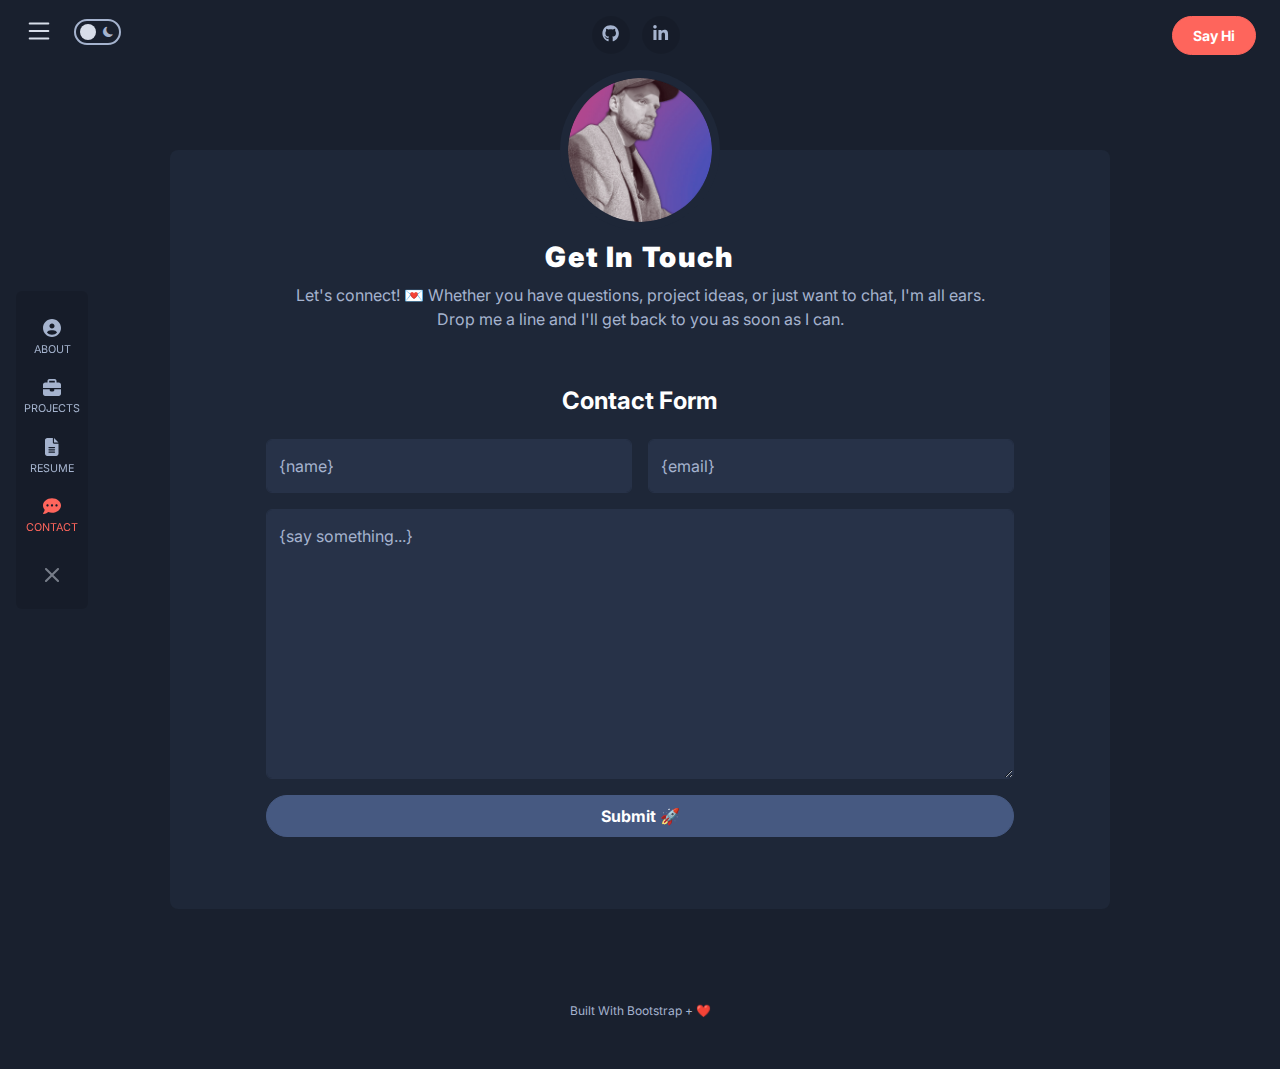
==== contact.html @ 7803123b "first commit" ====
<!DOCTYPE html>
<html lang="en"> 
<head>
	<title>Arthur Duboks - Contact</title>
	
	<!-- Meta -->
	<meta charset="utf-8">
	<meta http-equiv="X-UA-Compatible" content="IE=edge">
	<meta name="viewport" content="width=device-width, initial-scale=1.0">
	<meta name="description" content="Get in touch: Reach out to a dedicated full-stack developer with expertise in digital marketing. Let's connect!">
	<meta name="author" content="Arthur Duboks">    
	<link rel="shortcut icon" href="favicon.ico"> 

	<!-- Set theme color -->
    <meta name="theme-color" content="#1e2738">
	
	<!-- Google Fonts -->
	<link rel="preload" href="https://fonts.googleapis.com/css2?family=Inter:wght@300;400;500;600;700;800;900&display=swap" as="style" onload="this.rel='stylesheet'">
    <noscript><link rel="stylesheet" href="https://fonts.googleapis.com/css2?family=Inter:wght@300;400;500;600;700;800;900&display=swap"></noscript>
	
	<!-- Bootstrpa Icons -->
	<link rel="preload" href="https://cdn.jsdelivr.net/npm/bootstrap-icons@1.10.3/font/bootstrap-icons.css" as="style" onload="this.rel='stylesheet'">
<noscript>
    <link rel="stylesheet" href="https://cdn.jsdelivr.net/npm/bootstrap-icons@1.10.3/font/bootstrap-icons.css">
</noscript>
	
	<!-- FontAwesome JS -->
    <script defer src="assets/fontawesome/js/all.js"></script>

	<!-- Theme CSS -->  
	<link id="theme-style" rel="stylesheet" href="assets/css/theme-1.css">

</head> 

<body>
	
	<div class="container-fluid">

			<div class="side-panel position-relative">
				 
				<nav class="navbar">
			        <div aria-label="Main Navigation Menu" class="offcanvas offcanvas-start show d-flex" id="offcanvasNavbar" data-bs-scroll="true" data-bs-backdrop="false" tabindex="-1">
			            <div class="offcanvas-body d-flex align-items-center ">
			                <ul class="main-nav navbar-nav text-center">
				                
								<li class="nav-item">
									<a class="nav-link d-flex flex-column" href="index.html"><span class="icon-holder"><i class="fa-solid fa-circle-user"></i></span><span class="nav-text">About</span></a>
								</li>
								<li class="nav-item">
									<a class="nav-link d-flex flex-column" href="projects.html"><span class="icon-holder"><i class="fa-solid fa-briefcase"></i></span><span class="nav-text">Projects</span></a>
								</li>
								<li class="nav-item">
									<a class="nav-link d-flex flex-column" href="resume.html"><span class="icon-holder"><i class="fa-solid fa-file-lines"></i></span><span class="nav-text">Resume</span></a>
								</li>
								<li class="nav-item">
									<a class="nav-link active d-flex flex-column" href="contact.html"><span class="icon-holder"><i class="fa-solid fa-comment-dots"></i></span><span class="nav-text">Contact</a>
								</li>
								<li class="nav-item nav-item-close">
				                    <button aria-label="Close" class="btn-close" data-bs-dismiss="offcanvas" type="button"><i class="bi bi-x"></i></button>
				                </li>
							</ul>
			            </div>
			        </div>
				  
				</nav>
			</div><!--//side-panel-->
			
			<div class="main-content-wrapper">
				<div class="container-fluid">
					<div class="top-bar text-center position-relative">
						<div class="top-bar-inner">
							
							<a class="menu-toggler" data-bs-toggle="offcanvas" href="#offcanvasNavbar" role="button" aria-controls="offcanvasNavbar">
								 <svg xmlns="http://www.w3.org/2000/svg" width="30" height="30" fill="currentColor" class="bi bi-list" viewBox="0 0 16 16">
								  <path fill-rule="evenodd" d="M2.5 12a.5.5 0 0 1 .5-.5h10a.5.5 0 0 1 0 1H3a.5.5 0 0 1-.5-.5zm0-4a.5.5 0 0 1 .5-.5h10a.5.5 0 0 1 0 1H3a.5.5 0 0 1-.5-.5zm0-4a.5.5 0 0 1 .5-.5h10a.5.5 0 0 1 0 1H3a.5.5 0 0 1-.5-.5z"/>
								</svg>
					        </a>
					        
					        <div class="mode-toggle text-center">
							    
							    <input class="toggle" id="darkmode" type="checkbox">
							    <label class="toggle-btn mx-auto mb-0" for="darkmode">
							        <span class="day-icon toggle-icon"> <i class="bi bi-sun-fill"></i></span>
							        <span class="night-icon toggle-icon"><i class="bi bi-moon-fill"></i></span>
							        
							    </label>
							    
							</div><!--//mode-toggle-->
							
							<a class="btn btn-primary top-bar-cta" href="contact.html">Say Hi</a>
					
							<ul class="social-list list-inline mx-auto d-none d-lg-block">
								<li class="list-inline-item me-0 me-md-1 me-lg-2"><a href="https://github.com/arthurduboks" target="_blank"><i class="fa-brands fa-github fa-fw"></i></a></li>
							
								<li class="list-inline-item me-0 me-md-1 me-lg-2"><a href="https://www.linkedin.com/in/arthur-duboks/" target="_blank"><i class="fa-brands fa-linkedin-in fa-fw"></i></a></li>
							</ul><!--//social-list-->							
							
						</div><!--//top-bar-inner-->
						
					</div><!--//top-bar-->
					
					<section class="page-intro-section section has-profile-image mx-auto ">
					
						<div class="profile-holder text-center">
							<img class="profile-pic rounded-circle" src="assets/images/profile.png" alt="Profile photo">
						</div><!--//profile-holder-->
						<div class="intro-holder">
							<h2 class="intro-name text-center">Get In Touch</h2>
							<div class="contact-intro text-md-center limit-max-width mx-auto">
							    <p>Let's connect! 💌 Whether you have questions, project ideas, or just want to chat, I'm all ears. Drop me a line and I'll get back to you as soon as I can.</p>
							    
							</div>
							
							<ul class="social-list list-inline mx-auto d-block d-lg-none py-3 text-center">
								<li class="list-inline-item me-1 me-lg-2"><a href="#"><i class="fa-brands fa-twitter fa-fw"></i></a></li>
								<li class="list-inline-item me-1 me-lg-2"><a href="#"><i class="fa-brands fa-github fa-fw"></i></a></li>
								
								<li class="list-inline-item me-1 me-lg-2"><a href="#"><i class="fa-brands fa-linkedin-in fa-fw"></i></a></li>
								
								<li class="list-inline-item me-1 me-lg-2"><a href="#"><i class="fa-brands fa-stack-overflow fa-fw"></i></a></li>
								<li class="list-inline-item me-0 me-lg-2"><a href="#"><i class="fa-brands fa-medium fa-fw"></i></a></li>
							</ul><!--//social-list-->
							
						</div><!--//intro-holder-->
						
						<div class="contact-form-wrapper pt-3">
							<!-- Public Web3 Key -->
						    <form action="https://api.web3forms.com/submit" method="POST" id="contact-form" class="contact-form p-md-4 px-lg-5">
								<input type="hidden" name="access_key" value="9a703c9f-f66d-481a-881d-975afcff7e8e">
						        <h4 class="text-center mb-4">Contact Form</h4>
						      
						        <div class="row g-3">                                                           
					                <div class="col-md-6">
					                    <label class="sr-only" for="cname">Name</label>
					                    <input type="text" class="form-control" id="cname" name="name" placeholder="{name}" minlength="2" required="" >
					                </div>                    
					                <div class="col-md-6">
					                    <label class="sr-only" for="cemail">Email</label>
					                    <input type="email" class="form-control" id="cemail" name="email" placeholder="{email}" required="" >
					                </div>
					                
					                <div class="col-12">
					                    <label class="sr-only" for="cmessage">Your message</label>
					                    <textarea class="form-control" id="cmessage" name="message" placeholder="{say something...}" rows="10" required=""></textarea>
					                </div>
					                 <div class="col-12">
					                    <button type="submit" class="btn w-100 btn-secondary py-2">Submit 🚀</button>
					                </div>                           
					            </div><!--//form-row-->
					        </form>
					    </div><!--//contact-form-wrapper-->
						
					</section><!--//page-intro-section-->

				</div>
			</div><!--//main-content-wrapper-->

		</div><!--//row-->
	
	</div><!--//container-->
	
	<footer class="footer text-center py-5">
		<small class="copyright">Built With Bootstrap + ❤️</a></small>
	</footer>

	<!-- Javascript -->
	<script src="assets/plugins/popper.min.js"></script> 
	<script src="assets/plugins/bootstrap/js/bootstrap.min.js"></script>
	<script>
		const contactForm = document.getElementById('contact-form');
	  
		contactForm.addEventListener('submit', function(event) {
		  // Reset the form
		  setTimeout(() => {
			contactForm.reset();
		  }, 10);
		});
	  </script>
	
	<!-- Dark/Light Mode Toggle  -->
	<script src="assets/plugins/js-cookie.min.js"></script>
	<script src="assets/js/mode-toggle.js"></script>  
	
</body>
</html>
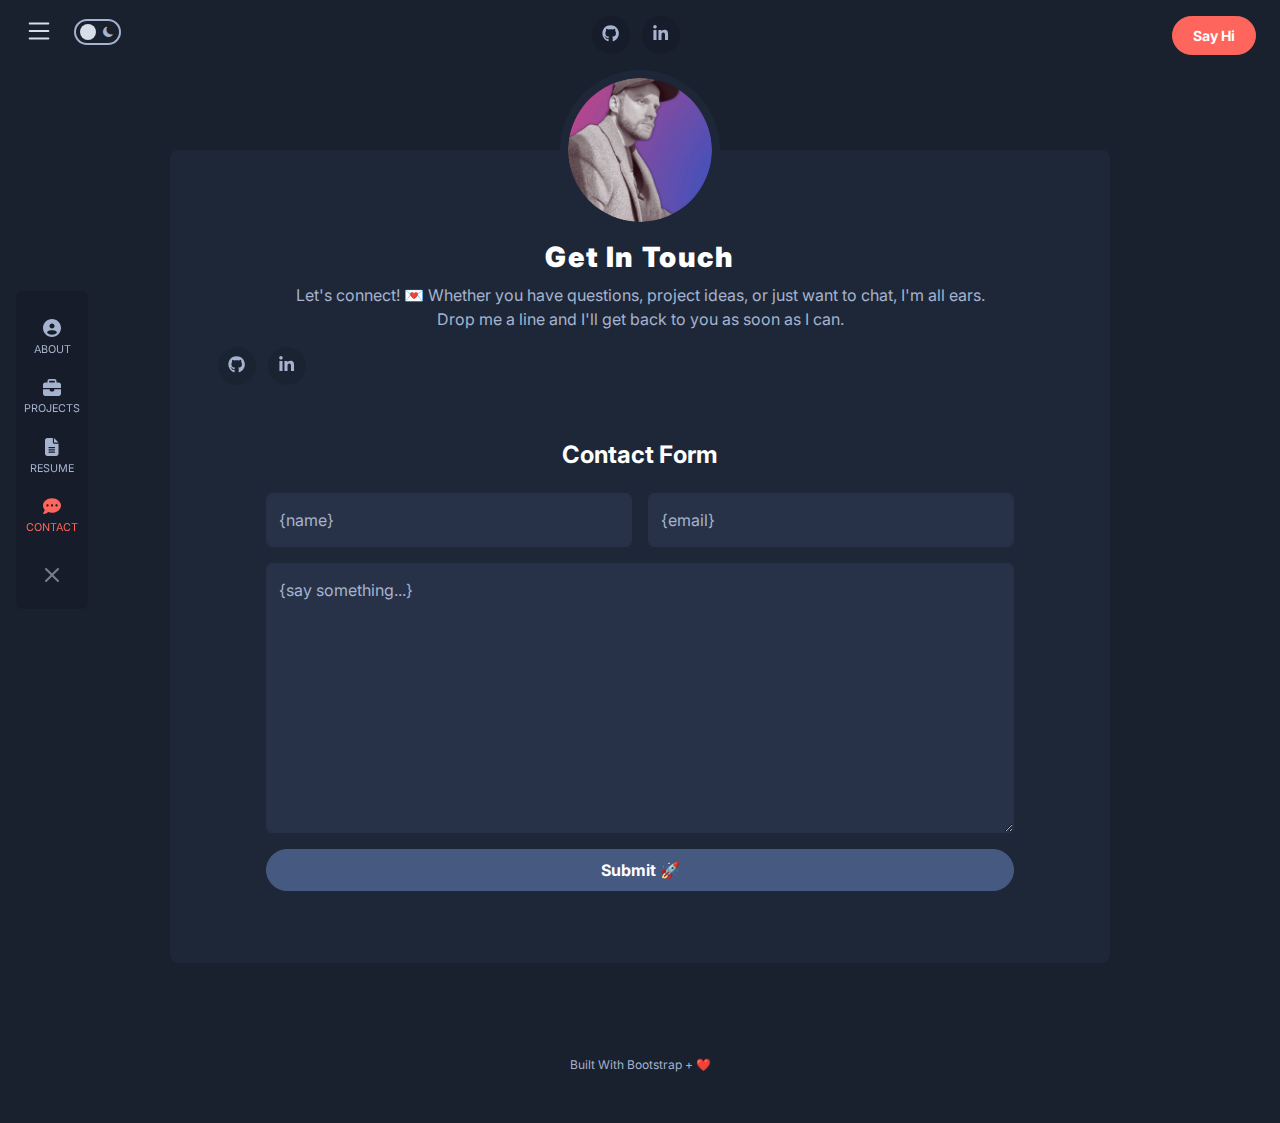
==== commit 218545c2: "seo updates" ====
--- a/contact.html
+++ b/contact.html
@@ -7,12 +7,10 @@
 	<meta charset="utf-8">
 	<meta http-equiv="X-UA-Compatible" content="IE=edge">
 	<meta name="viewport" content="width=device-width, initial-scale=1.0">
+	<meta name="theme-color" content="#1e2738">
 	<meta name="description" content="Get in touch: Reach out to a dedicated full-stack developer with expertise in digital marketing. Let's connect!">
 	<meta name="author" content="Arthur Duboks">    
 	<link rel="shortcut icon" href="favicon.ico"> 
-
-	<!-- Set theme color -->
-    <meta name="theme-color" content="#1e2738">
 	
 	<!-- Google Fonts -->
 	<link rel="preload" href="https://fonts.googleapis.com/css2?family=Inter:wght@300;400;500;600;700;800;900&display=swap" as="style" onload="this.rel='stylesheet'">
@@ -44,7 +42,7 @@
 			                <ul class="main-nav navbar-nav text-center">
 				                
 								<li class="nav-item">
-									<a class="nav-link d-flex flex-column" href="index.html"><span class="icon-holder"><i class="fa-solid fa-circle-user"></i></span><span class="nav-text">About</span></a>
+									<a class="nav-link d-flex flex-column" href="/"><span class="icon-holder"><i class="fa-solid fa-circle-user"></i></span><span class="nav-text">About</span></a>
 								</li>
 								<li class="nav-item">
 									<a class="nav-link d-flex flex-column" href="projects.html"><span class="icon-holder"><i class="fa-solid fa-briefcase"></i></span><span class="nav-text">Projects</span></a>
@@ -70,7 +68,8 @@
 					<div class="top-bar text-center position-relative">
 						<div class="top-bar-inner">
 							
-							<a class="menu-toggler" data-bs-toggle="offcanvas" href="#offcanvasNavbar" role="button" aria-controls="offcanvasNavbar">
+							<a class="menu-toggler" data-bs-toggle="offcanvas" href="#offcanvasNavbar" role="button" aria-controls="offcanvasNavbar" aria-label="Toggle Menu">
+					
 								 <svg xmlns="http://www.w3.org/2000/svg" width="30" height="30" fill="currentColor" class="bi bi-list" viewBox="0 0 16 16">
 								  <path fill-rule="evenodd" d="M2.5 12a.5.5 0 0 1 .5-.5h10a.5.5 0 0 1 0 1H3a.5.5 0 0 1-.5-.5zm0-4a.5.5 0 0 1 .5-.5h10a.5.5 0 0 1 0 1H3a.5.5 0 0 1-.5-.5zm0-4a.5.5 0 0 1 .5-.5h10a.5.5 0 0 1 0 1H3a.5.5 0 0 1-.5-.5z"/>
 								</svg>
@@ -111,15 +110,18 @@
 							    
 							</div>
 							
-							<ul class="social-list list-inline mx-auto d-block d-lg-none py-3 text-center">
-								<li class="list-inline-item me-1 me-lg-2"><a href="#"><i class="fa-brands fa-twitter fa-fw"></i></a></li>
-								<li class="list-inline-item me-1 me-lg-2"><a href="#"><i class="fa-brands fa-github fa-fw"></i></a></li>
-								
-								<li class="list-inline-item me-1 me-lg-2"><a href="#"><i class="fa-brands fa-linkedin-in fa-fw"></i></a></li>
-								
-								<li class="list-inline-item me-1 me-lg-2"><a href="#"><i class="fa-brands fa-stack-overflow fa-fw"></i></a></li>
-								<li class="list-inline-item me-0 me-lg-2"><a href="#"><i class="fa-brands fa-medium fa-fw"></i></a></li>
-							</ul><!--//social-list-->
+							<ul class="social-list list-inline mx-auto d-none d-lg-block">
+								<li class="list-inline-item me-0 me-md-1 me-lg-2">
+									<a href="https://github.com/arthurduboks" target="_blank" aria-label="Arthur Duboks on GitHub">
+										<i class="fa-brands fa-github fa-fw" aria-hidden="true"></i>
+									</a>
+								</li>
+								<li class="list-inline-item me-0 me-md-1 me-lg-2">
+									<a href="https://www.linkedin.com/in/arthur-duboks/" target="_blank" aria-label="Arthur Duboks on LinkedIn">
+										<i class="fa-brands fa-linkedin-in fa-fw" aria-hidden="true"></i>
+									</a>
+								</li>
+							</ul><!--//social-list-->							
 							
 						</div><!--//intro-holder-->
 						
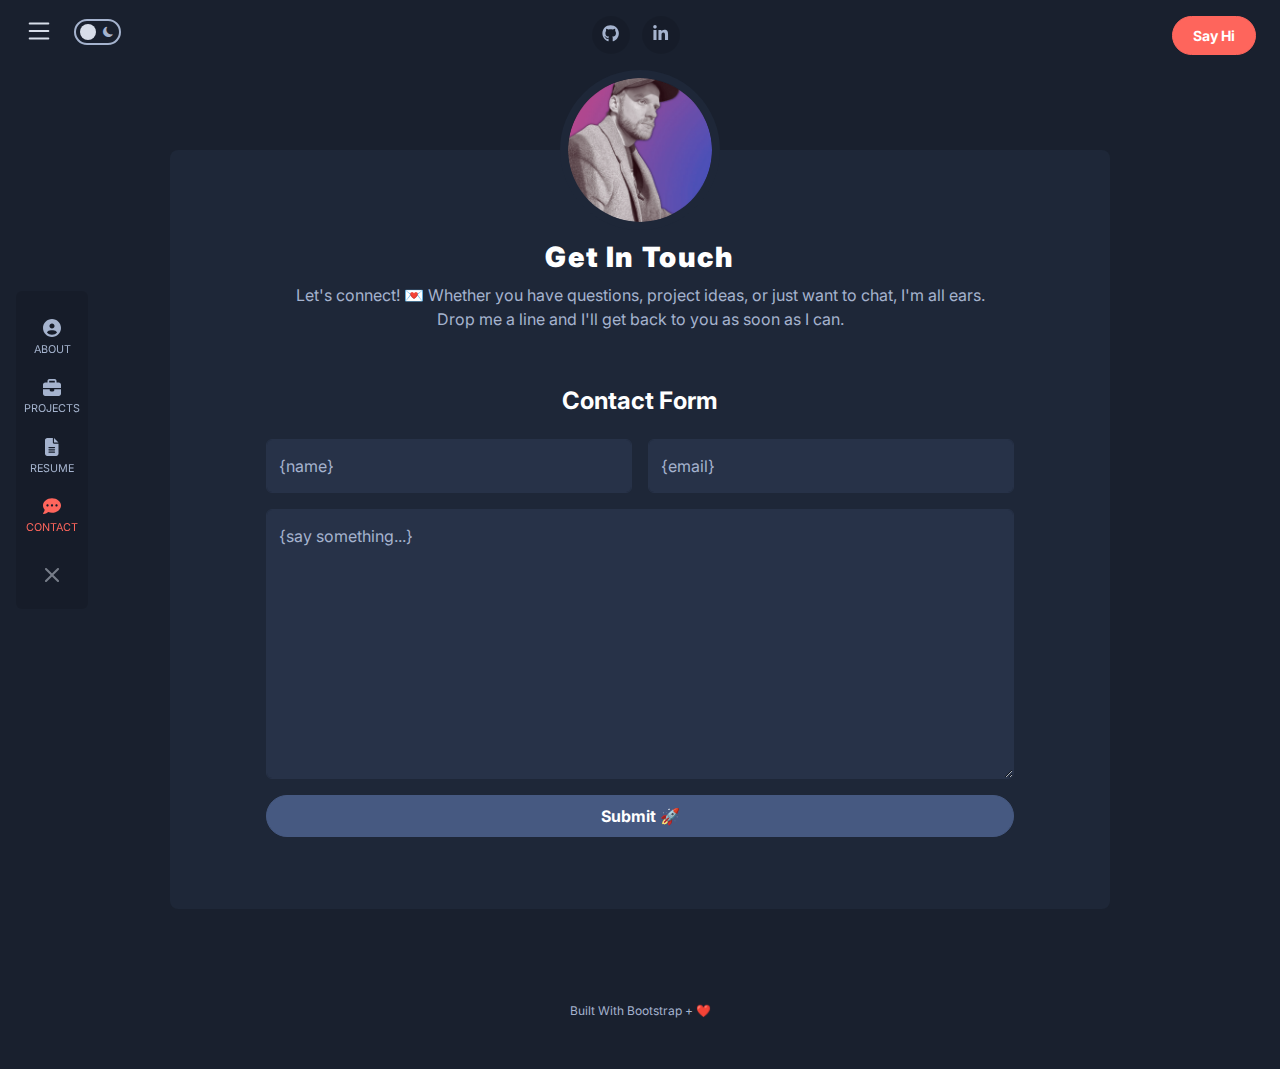
==== commit 8f341fca: "fixed links on contact page" ====
--- a/contact.html
+++ b/contact.html
@@ -89,9 +89,9 @@
 							<a class="btn btn-primary top-bar-cta" href="contact.html">Say Hi</a>
 					
 							<ul class="social-list list-inline mx-auto d-none d-lg-block">
-								<li class="list-inline-item me-0 me-md-1 me-lg-2"><a href="https://github.com/arthurduboks" target="_blank"><i class="fa-brands fa-github fa-fw"></i></a></li>
+								<li class="list-inline-item me-0 me-md-1 me-lg-2"><a href="https://github.com/arthurduboks" target="_blank" aria-label="Arthur Duboks on GitHub"><i class="fa-brands fa-github fa-fw"></i></a></li>
 							
-								<li class="list-inline-item me-0 me-md-1 me-lg-2"><a href="https://www.linkedin.com/in/arthur-duboks/" target="_blank"><i class="fa-brands fa-linkedin-in fa-fw"></i></a></li>
+								<li class="list-inline-item me-0 me-md-1 me-lg-2"><a href="https://www.linkedin.com/in/arthur-duboks/" target="_blank" aria-label="Arthur Duboks on LinkedIn"><i class="fa-brands fa-linkedin-in fa-fw"></i></a></li>
 							</ul><!--//social-list-->							
 							
 						</div><!--//top-bar-inner-->
@@ -110,13 +110,13 @@
 							    
 							</div>
 							
-							<ul class="social-list list-inline mx-auto d-none d-lg-block">
-								<li class="list-inline-item me-0 me-md-1 me-lg-2">
+							<ul class="social-list list-inline mx-auto d-block d-lg-none py-3 text-center">
+								<li class="list-inline-item me-1 me-lg-2">
 									<a href="https://github.com/arthurduboks" target="_blank" aria-label="Arthur Duboks on GitHub">
 										<i class="fa-brands fa-github fa-fw" aria-hidden="true"></i>
 									</a>
 								</li>
-								<li class="list-inline-item me-0 me-md-1 me-lg-2">
+								<li class="list-inline-item me-1 me-lg-2">
 									<a href="https://www.linkedin.com/in/arthur-duboks/" target="_blank" aria-label="Arthur Duboks on LinkedIn">
 										<i class="fa-brands fa-linkedin-in fa-fw" aria-hidden="true"></i>
 									</a>
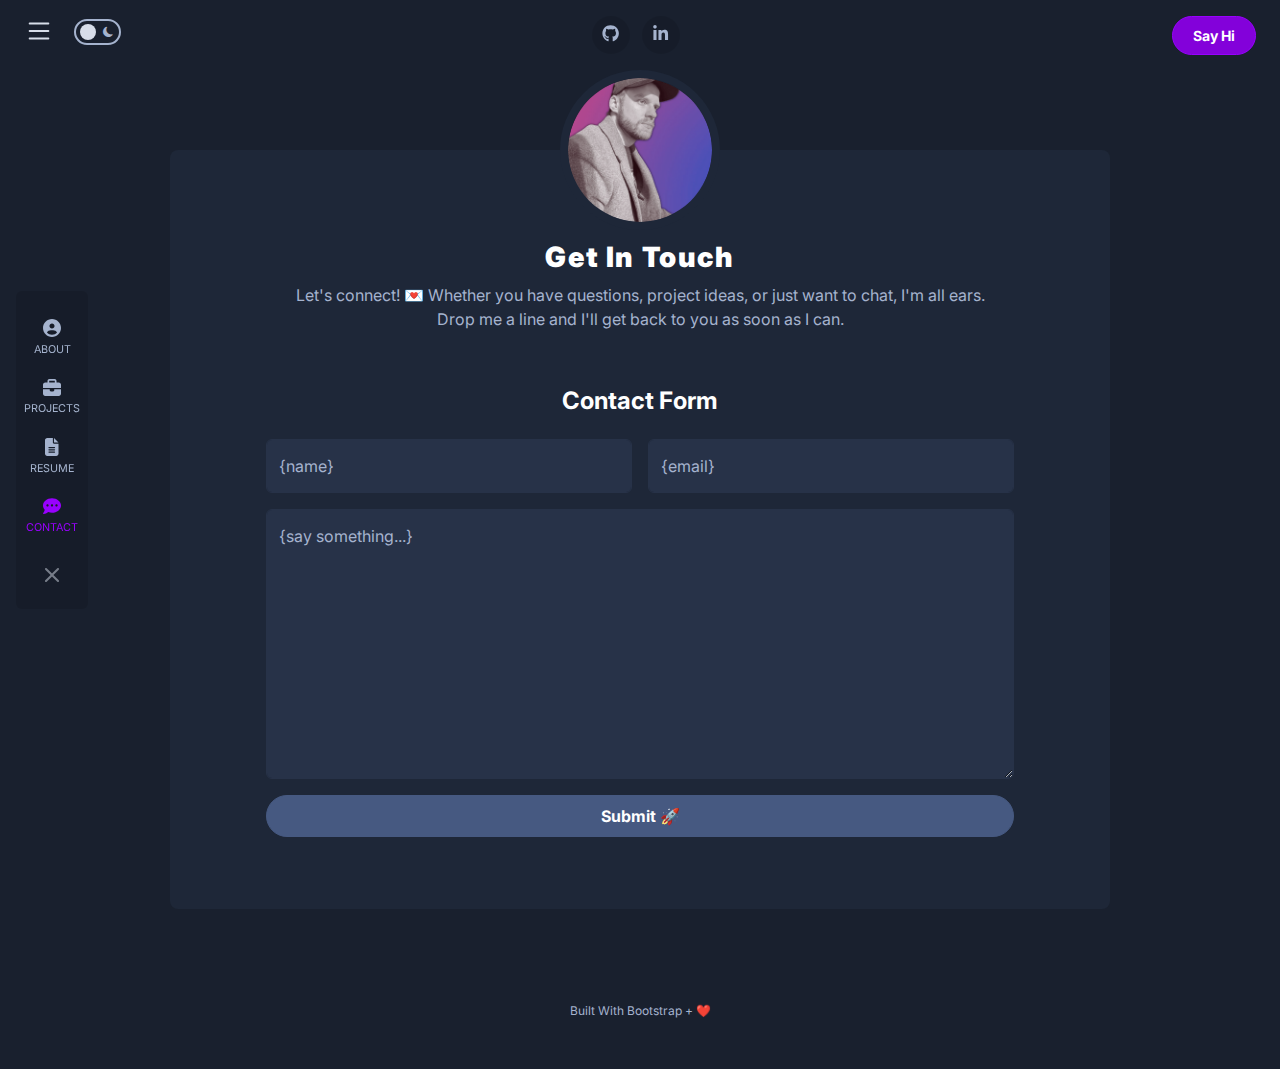
==== commit ae72f399: "content update" ====
--- a/contact.html
+++ b/contact.html
@@ -166,7 +166,6 @@
 	</footer>
 
 	<!-- Javascript -->
-	<script src="assets/plugins/popper.min.js"></script> 
 	<script src="assets/plugins/bootstrap/js/bootstrap.min.js"></script>
 	<script>
 		const contactForm = document.getElementById('contact-form');
